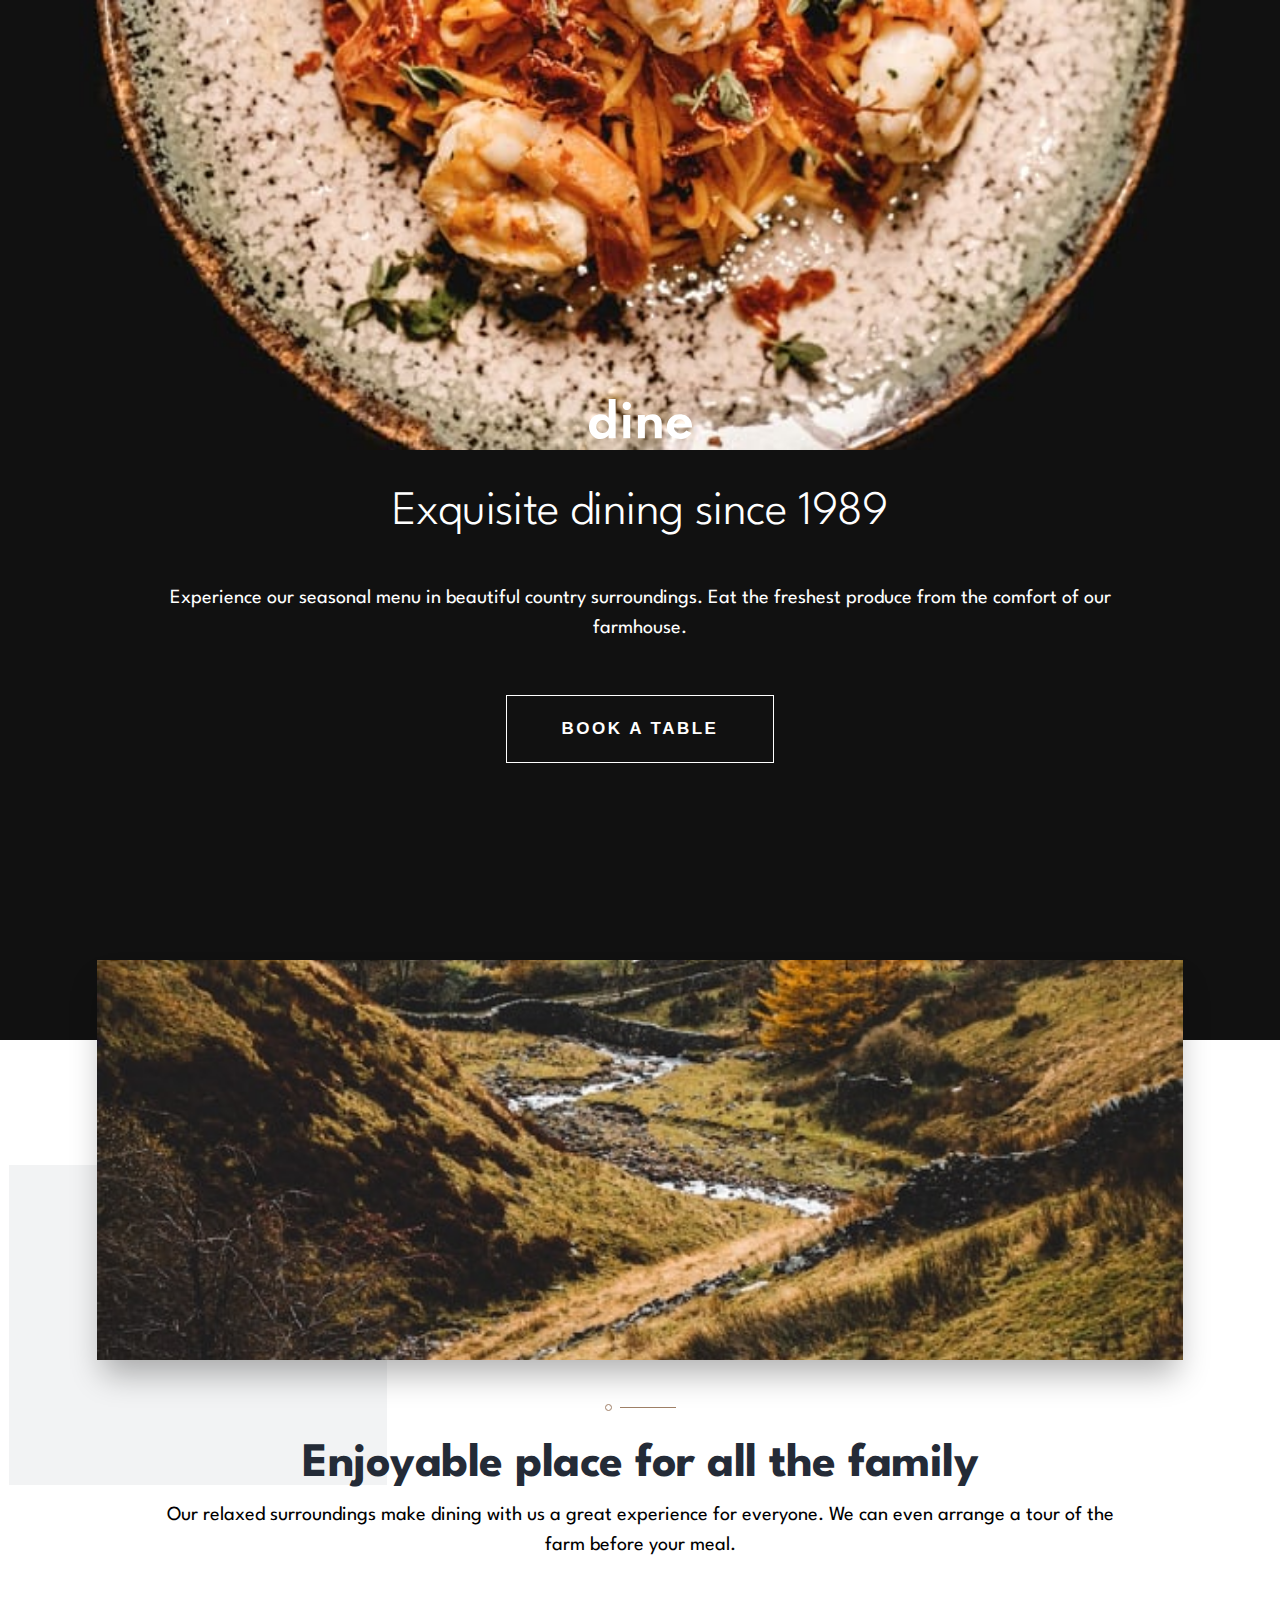
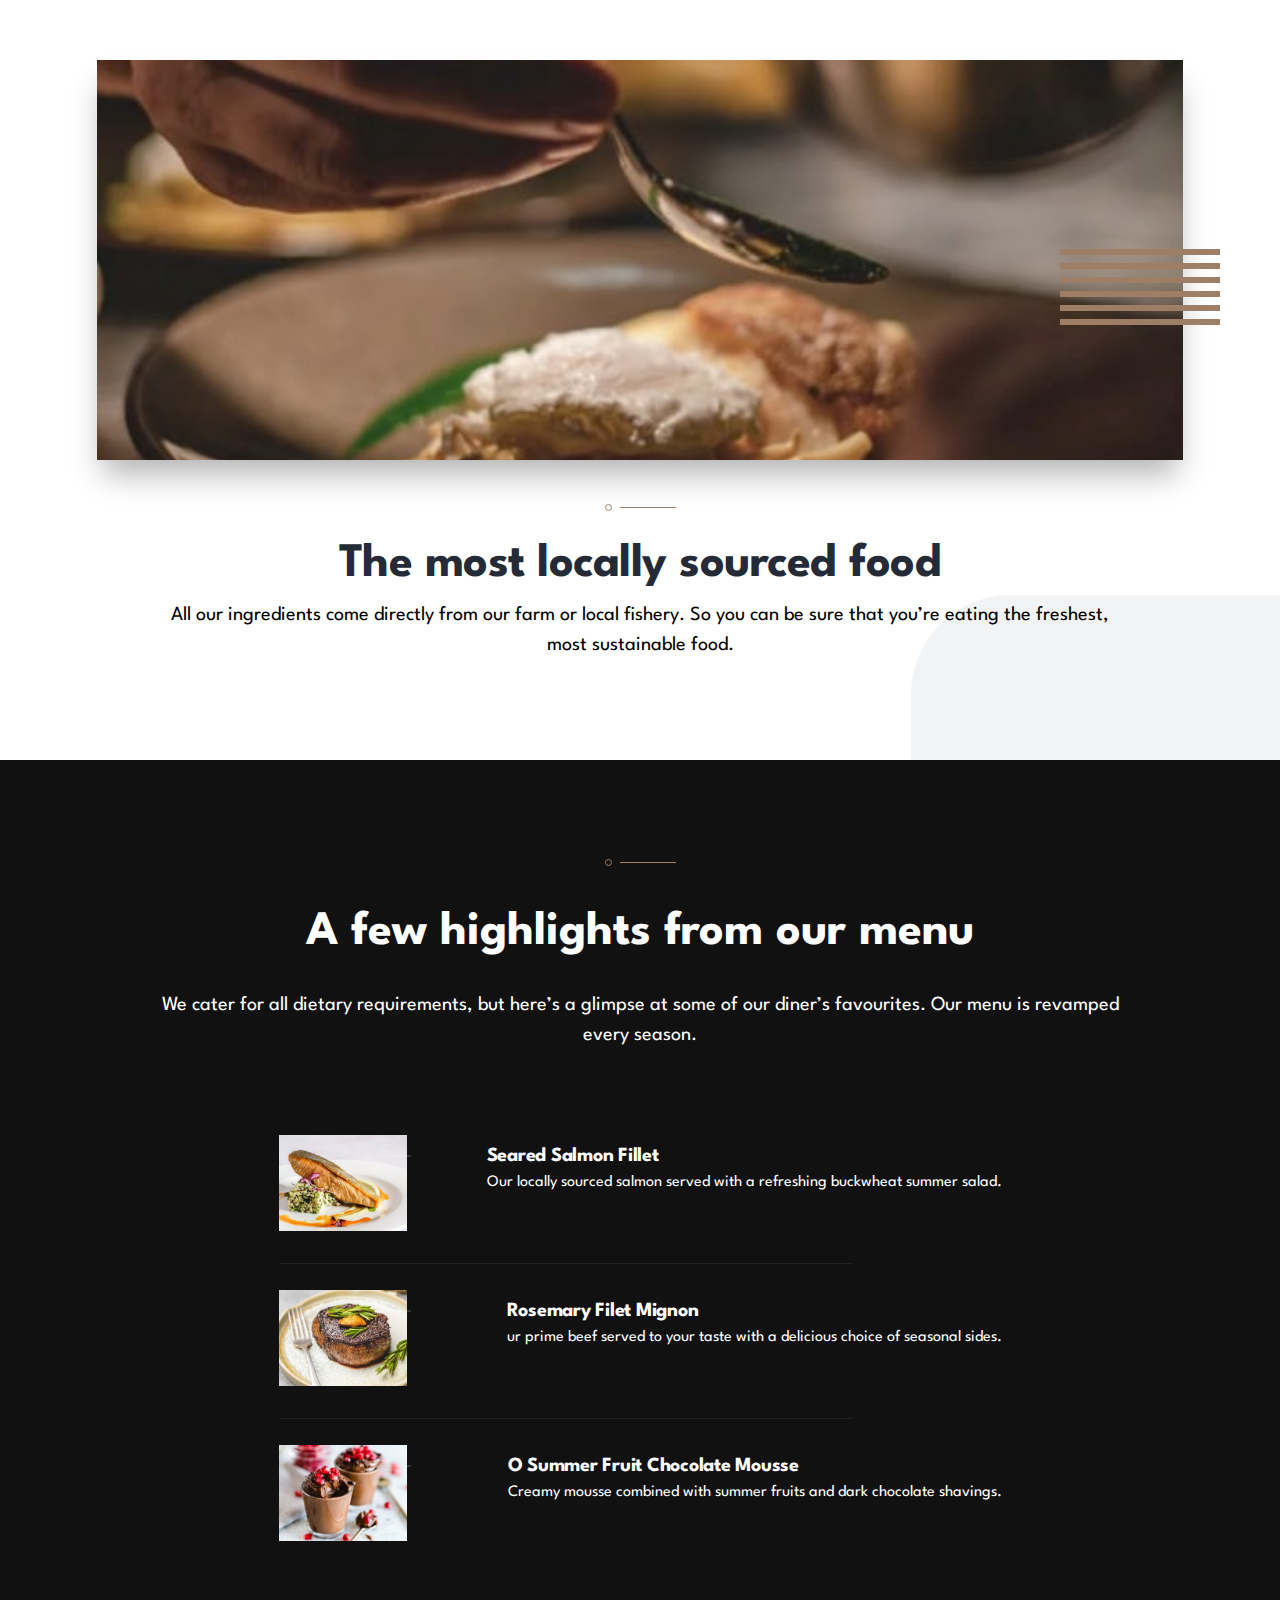
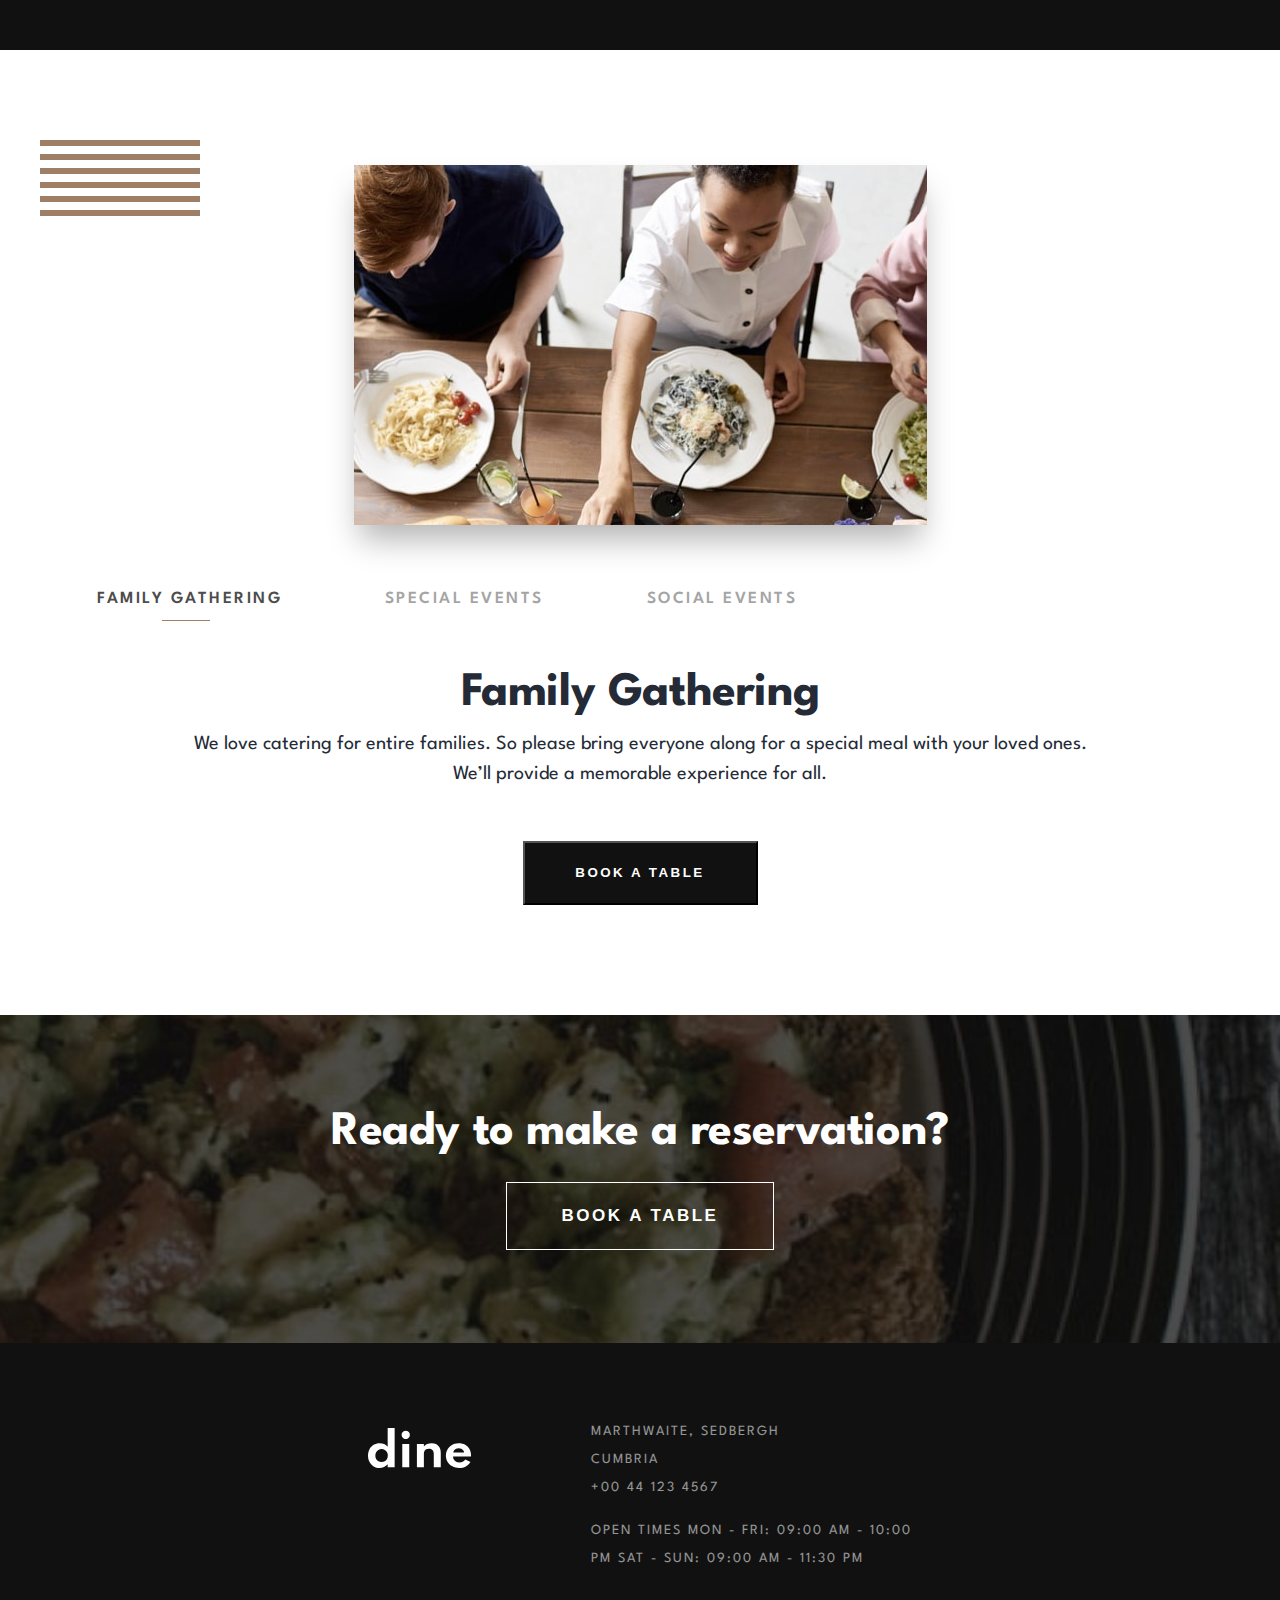
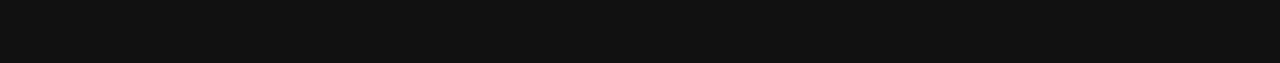
==== index.html @ 9a40972b "initial commit" ====
<!DOCTYPE html>
<html lang="en">
	<head>
		<meta charset="UTF-8" />
		<meta name="viewport" content="width=device-width, initial-scale=1.0" />
		<link rel="preconnect" href="https://fonts.googleapis.com" />
		<link rel="preconnect" href="https://fonts.gstatic.com" crossorigin />
		<link
			href="https://fonts.googleapis.com/css2?family=League+Spartan:wght@300;400;600;700&display=swap"
			rel="stylesheet" />

		<link rel="stylesheet" href="/css/style.css" />
		<title>Dine Website Challenge</title>
	</head>
	<body>
		<header class="header">
			<div class="header__image">
				<!-- <img src="/src/homepage/Bitmap.jpeg" alt="" /> -->
			</div>
			<div class="header__text-container padding">
				<div class="wrapper">
					<div class="header__logo">
						<img src="/src/logo.svg" alt="logo" />
					</div>

					<h1 class="header__title">Exquisite dining since 1989</h1>
					<p class="header__description">
						Experience our seasonal menu in beautiful country surroundings. Eat the freshest produce from the comfort of
						our farmhouse.
					</p>
				</div>

				<button class="header__button">Book a table</button>
			</div>
		</header>

		<main>
			<div class="light-container padding">
				<div class="rectangle"></div>
				<div class="wrapper">
					<div class="card">
						<div class="card__image card__image--first"></div>

						<div class="card__element">
							<img src="/src/icons/Group 7.svg" alt="" />
						</div>
						<div class="card__text-container">
							<h3 class="card__title">Enjoyable place for all the family</h3>
							<p class="card__description">
								Our relaxed surroundings make dining with us a great experience for everyone. We can even arrange a tour
								of the farm before your meal.
							</p>
						</div>
					</div>
					<div class="card card--reverse">
						<div class="card__image card__image--second"></div>

						<div class="card__element"><img src="/src/icons/Group 7.svg" alt="" /></div>
						<div class="card__text-container">
							<h3 class="card__title">The most locally sourced food</h3>
							<p class="card__description">
								All our ingredients come directly from our farm or local fishery. So you can be sure that you’re eating
								the freshest, most sustainable food.
							</p>
						</div>
					</div>
				</div>
				<div class="brown-element"></div>
				<div class="bottom-rectangle"></div>
			</div>
			<div class="dark-container padding">
				<div class="wrapper">
					<div class="cards">
            <div class="cards__element"><img src="/src/icons/Group 7.svg" alt="" /></div>
						<div class="cards__text-container">
							
							<h3 class="cards__title">A few highlights from our menu</h3>
							<p class="cards__description">
								We cater for all dietary requirements, but here’s a glimpse at some of our diner’s favourites. Our menu
								is revamped every season.
							</p>
						</div>
						<div class="cards__container">
							<div class="card">
								<div class="card__image card__image--first"></div>
								<div class="card__text-container">
									<h4 class="card__title">Seared Salmon Fillet</h4>
									<p class="card__description">
										Our locally sourced salmon served with a refreshing buckwheat summer salad.
									</p>
								</div>
								<div class="card__line"></div>
								<div class="card__image-line"></div>
							</div>
							<div class="card">
								<div class="card__image card__image--second"></div>
								<div class="card__text-container">
									<h4 class="card__title">Rosemary Filet Mignon</h4>
									<p class="card__description">
										ur prime beef served to your taste with a delicious choice of seasonal sides.
									</p>
								</div>
								<div class="card__line"></div>
								<div class="card__image-line"></div>
							</div>
							<div class="card">
								<div class="card__image card__image--third"></div>
								<div class="card__text-container">
									<h4 class="card__title">O Summer Fruit Chocolate Mousse</h4>
									<p class="card__description">
										Creamy mousse combined with summer fruits and dark chocolate shavings.
									</p>
								</div>
								<div class="card__line line-mobile"></div>
							</div>
						</div>
					</div>
				</div>
			</div>
			<div class="options-container padding">
				<div class="wrapper">
					<div class="card">
						<div class="brown-second-element"></div>
						<div class="card__image"></div>
<div class="card__right-container">
						<div class="card__options">
							<p class="card__option card__option--first">Family Gathering</p>
							<p class="card__option card__option--therest">Special Events</p>
							<p class="card__option card__option--therest">Social Events</p>
						</div>

						<div class="card__options-container">
              <h3 class="card__title">Family Gathering</h3>
						<p class="card__description">
							We love catering for entire families. So please bring everyone along for a special meal with your loved
							ones. We’ll provide a memorable experience for all.
						</p>
						<button class="card__button">Book a table</button>
          </div>
            </div>
					</div>
				</div>
			</div>

			<div class="book">
				<h3 class="book__title">Ready to make a reservation?</h3>
				<button class="book__button">Book a table</button>
			</div>
		</main>

		<footer class="footer padding">
			<div class="footer__image"><img src="/src/logo.svg" alt="logo dine" /></div>
			<div class="footer__text-container">
				<div class="footer__text">
					<p>Marthwaite, Sedbergh</p>
					<p>Cumbria</p>
					<p>+00 44 123 4567</p>
				</div>
				<div class="footer__hours">
					<p>Open Times Mon - Fri: 09:00 AM - 10:00</p>
					<p>PM Sat - Sun: 09:00 AM - 11:30 PM</p>
				</div>
			</div>
		</footer>

		<!-- Special Events Whether it’s a romantic dinner or special date you’re celebrating with others we’ll look after you.
		We’ll be sure to mark your special date with an unforgettable meal. Social Events Are you looking to have a larger
		social event? No problem! We’re more than happy to cater for big parties. We’ll work with you to make your event a
		hit with everyone. -->
	</body>
</html>
---- css/style.css ----
* {
  box-sizing: border-box;
  margin: 0;
  padding: 0;
}

html {
  font-size: 62.5%;
}

body {
  font-family: "League Spartan", sans-serif;
  font-size: 1.6rem;
}

.wrapper {
  margin: 0 auto;
  width: 100%;
  max-width: 1200px;
}

.padding {
  padding: 2.5rem;
}

.header {
  background: #111111;
  display: flex;
  flex-direction: column;
  justify-content: center;
  align-items: center;
  height: 76.8rem;
  width: 100vw;
  color: rgb(255, 255, 255);
  position: relative;
}
.header__background {
  background-image: url("/src/homepage/hero-bg-mobile@2x.jpg");
  background-position: center;
  background-size: contain;
  background-repeat: no-repeat;
  width: 100%;
  height: 100%;
}
.header__image {
  width: 100%;
  position: absolute;
  top: 0;
  left: 0;
  background-image: url("/src/homepage/hero-bg-tablet.jpg");
  background-repeat: no-repeat;
  background-size: cover;
  width: 100%;
  height: 45rem;
}
.header__image img {
  width: 100%;
}
.header__text-container {
  display: flex;
  flex-direction: column;
  justify-content: center;
  align-items: center;
  text-align: center;
  position: absolute;
  top: 24%;
  left: 0;
}
.header__title {
  font-weight: 300;
  line-height: 4rem;
  font-size: 3.2rem;
  letter-spacing: -0.04rem;
  margin: 3.8rem 0;
}
.header__description {
  line-height: 2.6rem;
  margin-bottom: 4.2rem;
}
.header__button {
  padding: 2.5rem 5.5rem;
  background-color: transparent;
  border: solid 1px rgb(255, 255, 255);
  color: rgb(255, 255, 255);
  font-weight: 600;
  line-height: 1.6rem;
  letter-spacing: 0.25rem;
  font-size: 1.7rem;
  text-transform: uppercase;
  cursor: pointer;
}
.header__logo {
  width: 11.24rem;
  margin: 0.2rem auto;
}

.light-container {
  position: relative;
  top: -10.5rem;
  margin-bottom: -12rem;
}
.light-container .card {
  display: flex;
  flex-direction: column;
  justify-content: center;
  align-items: center;
  padding-bottom: 0rem;
}
.light-container .card__image {
  margin-bottom: 4rem;
  box-shadow: 0px 20px 30px -6px rgba(0, 0, 0, 0.3);
  background-position: center;
  background-repeat: no-repeat;
  background-size: cover;
  width: 100%;
  height: 40rem;
}
.light-container .card__image--first {
  background-image: url("/src/homepage/enjoyable-place-mobile@2x.jpg");
}
.light-container .card__image--second {
  background-image: url("/src/homepage/locally-sourced-mobile.jpg");
}
.light-container .card__element {
  margin-bottom: 3rem;
}
.light-container .card__title {
  color: rgb(36, 43, 55);
  text-align: center;
  line-height: 4rem;
  font-size: 3.2rem;
  letter-spacing: -0.04rem;
  margin-bottom: 1.5rem;
}
.light-container .card__description {
  line-height: 2.6rem;
  text-align: center;
  margin-bottom: 9rem;
}

.dark-container {
  background-color: rgb(17, 17, 17);
  color: rgb(255, 255, 255);
}
.dark-container .cards {
  display: flex;
  flex-direction: column;
  justify-content: center;
  align-items: center;
}
.dark-container .cards__element {
  margin: 2rem 0 3.5rem 0;
}
.dark-container .cards__title {
  font-weight: 700;
  font-size: 3.2rem;
  text-align: center;
}
.dark-container .cards__description {
  line-height: 2.6rem;
  text-align: center;
  margin-bottom: 8.5rem;
}
.dark-container .card__title {
  font-size: 2rem;
  text-align: center;
  letter-spacing: -0.025rem;
  font-weight: 700;
  margin: 3rem 0 1rem 0;
}
.dark-container .card__description {
  text-align: center;
  margin-bottom: 5.5rem;
}
.dark-container .card__line {
  height: 2px;
  width: 32.7rem;
  color: gray;
  background-color: rgb(255, 255, 255);
  margin-bottom: 2.5rem;
  opacity: 0.1494;
}
.dark-container .card .line-mobile {
  display: none;
}
.dark-container .card__image {
  background-position: center;
  background-repeat: no-repeat;
  background-size: cover;
  width: 100%;
  height: 28.3536rem;
}
.dark-container .card__image--first {
  background-image: url("/src/homepage/salmon-mobile.jpg");
}
.dark-container .card__image--second {
  background-image: url("/src/homepage/beef-mobile.jpg");
}
.dark-container .card__image--third {
  background-image: url("/src/homepage/chocolate-mobile.jpg");
}

.options-container .card {
  display: flex;
  flex-direction: column;
  justify-content: center;
  align-items: center;
}
.options-container .card__option {
  font-size: 1.7rem;
  color: rgb(76, 76, 76);
  font-weight: 600;
  text-align: center;
  line-height: 2.8rem;
  letter-spacing: 0.25rem;
  margin-bottom: 1.6rem;
  text-transform: uppercase;
}
.options-container .card__option--first {
  color: #4c4c4c;
  margin-top: 3.5rem;
}
.options-container .card__option--therest {
  opacity: 0.5;
}
.options-container .card__image {
  box-shadow: 0px 20px 30px -6px rgba(0, 0, 0, 0.3);
  width: 32.6rem;
  height: 40rem;
  background: url(/src/homepage/family-gathering-mobile.jpg);
  background-position: center;
  background-repeat: no-repeat;
  background-size: cover;
  margin-top: 4rem;
}
.options-container .card__title {
  font-size: 3.2rem;
  font-weight: 700;
  line-height: 4rem;
  letter-spacing: -0.04rem;
}
.options-container .card__description {
  line-height: 2.6rem;
  margin-right: 2rem;
  margin-left: 2rem;
}
.options-container .card__description, .options-container .card__title {
  color: rgb(36, 43, 55);
  text-align: center;
  margin-top: 1.5rem;
}
.options-container .card__button {
  color: rgb(255, 255, 255);
  font-weight: 600;
  line-height: 1.6rem;
  letter-spacing: 0.25rem;
  background-color: rgb(17, 17, 17);
  width: 23.5rem;
  height: 6.4rem;
  margin: 2.7rem 0 8.5rem 0;
  text-transform: uppercase;
  cursor: pointer;
}
.options-container .card__options-container {
  display: flex;
  flex-direction: column;
  justify-content: center;
  align-items: center;
}

.book {
  display: flex;
  flex-direction: column;
  justify-content: center;
  align-items: center;
  background-image: url("/src/booking/hero-bg-mobile.jpg");
  background-repeat: no-repeat;
  background-size: cover;
  background-position: right 0rem top 10px;
  width: 100vw;
  height: 32.8rem;
}
.book__title {
  font-size: 3.2rem;
  color: rgb(255, 255, 255);
  font-weight: 700;
  line-height: 4rem;
  letter-spacing: -0.04rem;
  text-align: center;
}
.book__button {
  font-size: 1.7rem;
  font-weight: 600;
  line-height: 1.6rem;
  letter-spacing: 0.25rem;
  color: rgb(255, 255, 255);
  background-color: transparent;
  padding: 2.5rem 5.5rem;
  border: 1px solid rgb(255, 255, 255);
  margin-top: 2.5rem;
  text-transform: uppercase;
  cursor: pointer;
}

.footer {
  display: flex;
  flex-direction: column;
  justify-content: center;
  align-items: center;
  background-color: rgb(17, 17, 17);
  color: rgb(255, 255, 255);
  text-transform: uppercase;
  letter-spacing: 0.2rem;
  line-height: 2.8rem;
  font-size: 1.4rem;
  padding: 0 4rem;
}
.footer__image {
  width: 10.3425rem;
  height: 4rem;
  margin: 8rem 0 3rem 0;
}
.footer__text, .footer__hours {
  opacity: 0.554;
  text-align: center;
  margin: 1.5rem 0;
}
.footer__hours {
  margin-bottom: 9rem;
}

@media (min-width: 768px) {
  .padding {
    padding-right: 9.7rem;
    padding-left: 9.7rem;
  }
  .header {
    height: 104rem;
  }
  .header__logo {
    width: 10.3rem;
    margin: 1rem auto;
  }
  .header__title {
    font-size: 4.8rem;
    margin-left: 9rem;
    margin-right: 9rem;
    letter-spacing: -0.06rem;
    line-height: 6.4rem;
  }
  .header__description {
    font-size: 2rem;
    line-height: 3rem;
  }
  .header__background {
    background-image: url("/src/homepage/hero-bg-tablet@2x.jpg");
  }
  .header__image {
    background-image: url("/src/homepage/hero-bg-tablet.jpg");
    background-repeat: no-repeat;
    background-size: cover;
    width: 100%;
    height: 45rem;
    position: absolute;
    top: 0rem;
    left: 0;
  }
  .header__image img {
    width: 100%;
  }
  .header__text-container {
    top: 35%;
  }
  .header__description {
    margin-right: 3.5rem;
    margin-left: 3.5rem;
  }
  .header__button {
    margin-top: 1rem;
  }
  .light-container {
    position: relative;
    overflow: hidden;
  }
  .light-container .rectangle {
    position: absolute;
    top: 23rem;
    left: -25rem;
    background: url("/src/icons/Rectangle (1).png");
    background-position: center;
    background-repeat: no-repeat;
    background-size: contain;
    z-index: -1;
    height: 32rem;
    width: 89.5rem;
  }
  .light-container .brown-element {
    position: absolute;
    background: url("/src/icons/Group 12.png");
    background-position: center;
    background-repeat: no-repeat;
    background-size: contain;
    z-index: 1;
    width: 16rem;
    height: 7.6rem;
    right: 6rem;
    bottom: 45rem;
  }
  .light-container .bottom-rectangle {
    position: absolute;
    background: url("/src/icons/Rectangle (2).png");
    background-position: center;
    background-repeat: no-repeat;
    background-size: contain;
    z-index: -1;
    width: 89.5rem;
    height: 32rem;
    right: -27rem;
    bottom: -14rem;
  }
  .light-container .card__image--first {
    background-image: url("/src/homepage/enjoyable-place-tablet.jpg");
  }
  .light-container .card__image--second {
    background-image: url("/src/homepage/locally-sourced-tablet.jpg");
    margin-top: 1rem;
  }
  .light-container .card__title {
    margin-left: 10rem;
    margin-right: 10rem;
    font-weight: 700;
    font-size: 4.8rem;
    letter-spacing: -0.05rem;
  }
  .light-container .card__description {
    font-size: 2rem;
    line-height: 3rem;
    margin-left: 5.5rem;
    margin-right: 5.5rem;
  }
  .dark-container {
    padding-bottom: 5rem;
  }
  .dark-container .cards__title {
    font-size: 4.8rem;
    margin-left: 5rem;
    margin-right: 5rem;
  }
  .dark-container .cards__description {
    font-size: 2rem;
    line-height: 3rem;
    margin-left: 5rem;
    margin-right: 5rem;
    margin-top: 3.5rem;
  }
  .dark-container .cards__element {
    margin-top: 7rem;
    margin-bottom: 4rem;
  }
  .dark-container .card {
    position: relative;
    display: flex;
    flex-direction: row;
    justify-content: space-between;
  }
  .dark-container .card__image {
    width: 12.8rem;
    height: 9.6rem;
    margin-right: 8rem;
  }
  .dark-container .card__image-line {
    background-image: url("/src/icons/Rectangle (3).png");
    position: absolute;
    width: 57.3rem;
    height: 0.1rem;
    top: 12.8rem;
    left: 0;
    opacity: 0.1494;
  }
  .dark-container .card__line {
    position: absolute;
    left: 10rem;
    top: 2rem;
    width: 3.2rem;
    z-index: 0;
  }
  .dark-container .card .line-mobile {
    display: block;
  }
  .dark-container .card__text-container {
    display: flex;
    flex-direction: column;
    text-align: left;
    justify-content: center;
    align-items: flex-start;
    padding-bottom: 10rem;
    padding-top: 1.2rem;
  }
  .dark-container .card__title {
    margin-top: 0;
  }
  .dark-container .card__description {
    text-align: left;
    margin-bottom: 0;
  }
  .options-container {
    position: relative;
  }
  .options-container .brown-second-element {
    position: absolute;
    background: url("/src/icons/Group 12.png");
    background-position: center;
    background-repeat: no-repeat;
    background-size: contain;
    z-index: 1;
    width: 16rem;
    height: 7.6rem;
    left: 4rem;
    top: 9rem;
  }
  .options-container .card__options {
    display: flex;
    flex-direction: row;
    justify-content: space-between;
    align-items: center;
    width: 70rem;
    margin-top: 6rem;
    margin-bottom: 3rem;
  }
  .options-container .card__option--first {
    position: relative;
    margin-top: 0;
  }
  .options-container .card__option--first::after {
    content: "";
    position: absolute;
    top: 3.5rem;
    left: 6.5rem;
    height: 1px;
    width: 4.8rem;
    background-color: rgb(158, 127, 102);
    color: rgb(158, 127, 102);
  }
  .options-container .card__image {
    width: 57.3rem;
    height: 36rem;
    background: url("/src/homepage/family-gathering-tablet.jpg");
    background-position: center;
    background-repeat: no-repeat;
    background-size: contain;
    margin-top: 9rem;
  }
  .options-container .card__title {
    font-size: 4.8rem;
  }
  .options-container .card__description {
    font-size: 2rem;
    line-height: 3rem;
    margin-bottom: 2.5rem;
    margin-left: 8rem;
    margin-right: 8rem;
  }
  .options-container .card__options-container {
    display: flex;
    flex-direction: column;
    justify-content: center;
    align-items: center;
  }
  .book {
    background: url("/src/booking/hero-bg-tablet.jpg");
    background-position: top;
    background-repeat: no-repeat;
    background-size: cover;
  }
  .book__title {
    font-size: 4.8rem;
    line-height: 4.8rem;
  }
  .footer {
    flex-direction: row;
    justify-content: center;
    align-items: flex-start;
    padding-top: 6rem;
    padding-bottom: 0;
  }
  .footer__image {
    margin: 0;
    margin-right: 12rem;
    margin-top: 2.5rem;
    display: flex;
    justify-content: flex-start;
  }
  .footer__text-container, .footer__text, .footer__hours {
    text-align: left;
  }
}
@media (min-width: 1400px) {
  .padding {
    padding: 2.5rem 16.5rem;
  }
  .header {
    height: 104rem;
    flex-direction: column;
    justify-content: flex-start;
    align-items: flex-start;
    position: relative;
  }
  .header__text-container {
    top: 15%;
    justify-content: flex-start;
    align-items: flex-start;
  }
  .header__logo {
    margin: 0;
    margin-bottom: 10rem;
    width: 10.3rem;
    height: 4rem;
  }
  .header__logo img {
    width: 100%;
    height: 100%;
  }
  .header__title {
    font-size: 8rem;
    letter-spacing: -0.1rem;
    line-height: 8rem;
    text-align: left;
    margin: 0;
  }
  .header__description {
    text-align: left;
    width: 50.7rem;
    margin: 2rem 0;
  }
  .header__button {
    margin: 2rem 0 0 0;
  }
  .header__image {
    background-image: url("/src/homepage/hero-bg-desktop.jpg");
    background-repeat: no-repeat;
    background-size: cover;
    height: 100%;
  }
  .light-container .rectangle {
    background: url("/src/icons/Rectangle desktop.png");
    height: 32rem;
    width: 89.5rem;
    left: 0rem;
    top: 32rem;
  }
  .light-container .bottom-rectangle {
    position: absolute;
    background: url("/src/icons/Rectangle2desktop.png");
    bottom: 15rem;
    right: 0;
  }
  .light-container .card {
    flex-direction: row;
    position: relative;
  }
  .light-container .card--reverse {
    flex-direction: row-reverse;
  }
  .light-container .card__image {
    min-width: 54rem;
    height: 72rem;
    flex-grow: 1;
  }
  .light-container .card__image--first {
    background-image: url("/src/homepage/enjoyable-place-desktop.jpg");
    margin-right: 9rem;
  }
  .light-container .card__image--second {
    background-image: url("/src/homepage/locally-sourced-desktop.jpg");
    margin-top: 8rem;
    z-index: 1;
    margin-left: 9rem;
  }
  .light-container .card__text-container {
    flex-grow: 1;
  }
  .light-container .card__title, .light-container .card__description {
    text-align: left;
    margin: 0;
  }
  .light-container .card__element {
    position: absolute;
    bottom: -6rem;
  }
  .dark-container {
    padding-top: 30rem;
    position: relative;
    margin-top: -26rem;
  }
  .dark-container .cards {
    flex-direction: row;
    align-items: flex-start;
  }
  .dark-container .cards__container {
    flex-grow: 1;
  }
  .dark-container .cards__text-container {
    display: flex;
    flex-direction: column;
    flex-grow: 1;
    justify-content: flex-start;
    align-items: flex-start;
    margin-right: 6rem;
  }
  .dark-container .cards__title, .dark-container .cards__description {
    text-align: left;
  }
  .dark-container .cards__element {
    position: absolute;
    top: 14rem;
    left: 21.3rem;
  }
  .dark-container .card__line {
    left: 12.2rem;
  }
  .dark-container .card__image {
    width: 22.8rem;
    height: 9.6rem;
  }
  .dark-container .card__image img {
    width: 100%;
  }
  .dark-container .card__title, .dark-container .card__description {
    text-align: left;
  }
  .options-container {
    display: flex;
    flex-direction: row;
    margin: 8rem 0;
  }
  .options-container .brown-second-element {
    top: -1rem;
    left: 13.1rem;
  }
  .options-container .card {
    flex-direction: row;
  }
  .options-container .card__image {
    background: url("/src/homepage/family-gathering-desktop.jpg");
    background-size: cover;
    width: 90rem;
    margin-right: 12.5rem;
    height: 54rem;
    margin-top: 0;
  }
  .options-container .card__right-container {
    display: flex;
    flex-direction: column-reverse;
  }
  .options-container .card__button {
    margin: 3rem 0 5 0;
  }
  .options-container .card__options {
    flex-direction: column;
    justify-content: center;
    align-items: flex-start;
    margin: 0;
  }
  .options-container .card__options-container {
    display: flex;
    flex-direction: column;
  }
  .options-container .card__description, .options-container .card__title {
    text-align: left;
  }
  .options-container .card__option--first::after {
    top: 1.5rem;
    left: -12.5rem;
    height: 1px;
    width: 9.5rem;
  }
  .book {
    flex-direction: row;
    justify-content: space-around;
    background: url("/src/booking/hero-bg-desktop.jpg");
  }
  .book__button {
    margin-top: 0;
  }
  .footer {
    justify-content: space-around;
    height: 30rem;
    align-items: center;
  }
  .footer__text-container {
    flex-grow: 1;
    display: flex;
    flex-direction: row;
    justify-content: space-around;
    align-items: flex-start;
  }
  .footer__text, .footer__hours, .footer__image {
    margin: 0;
  }
  .footer__image {
    flex-grow: 1;
    margin-top: -5.5rem;
  }
}/*# sourceMappingURL=style.css.map */
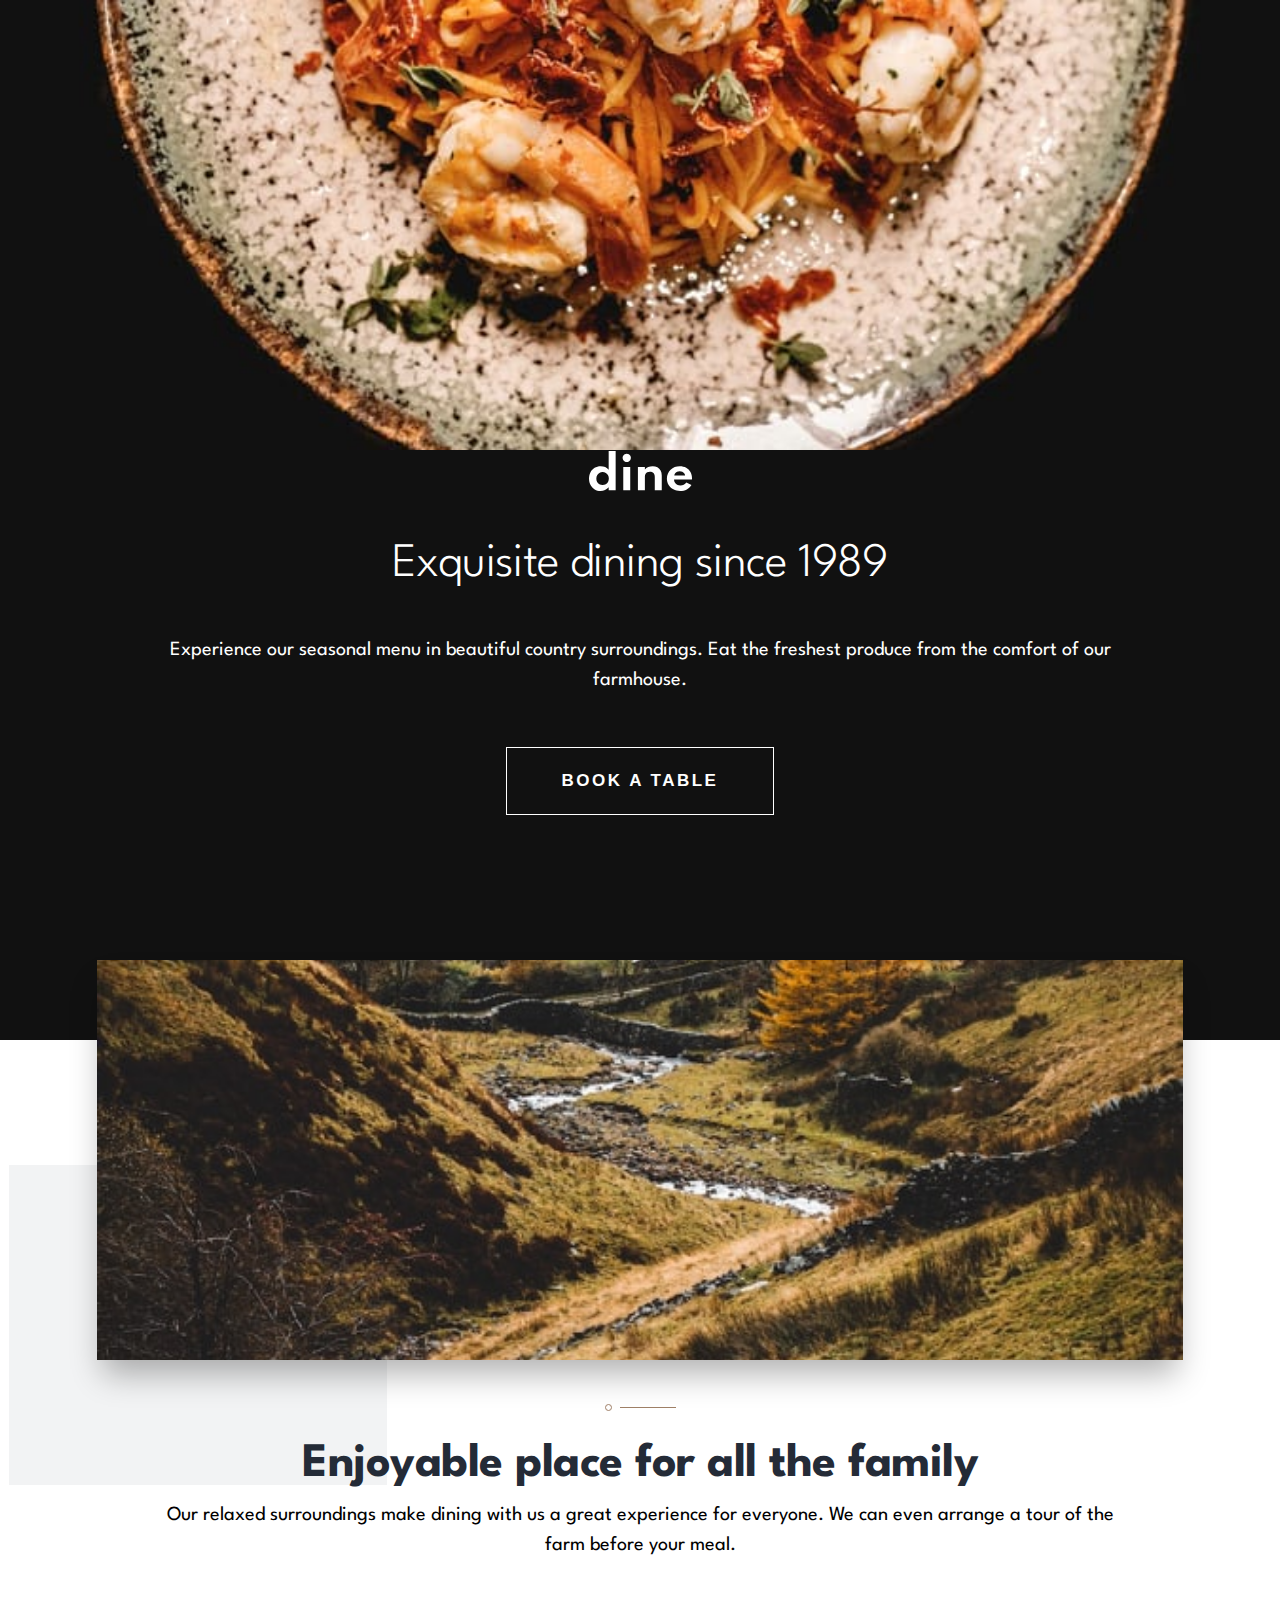
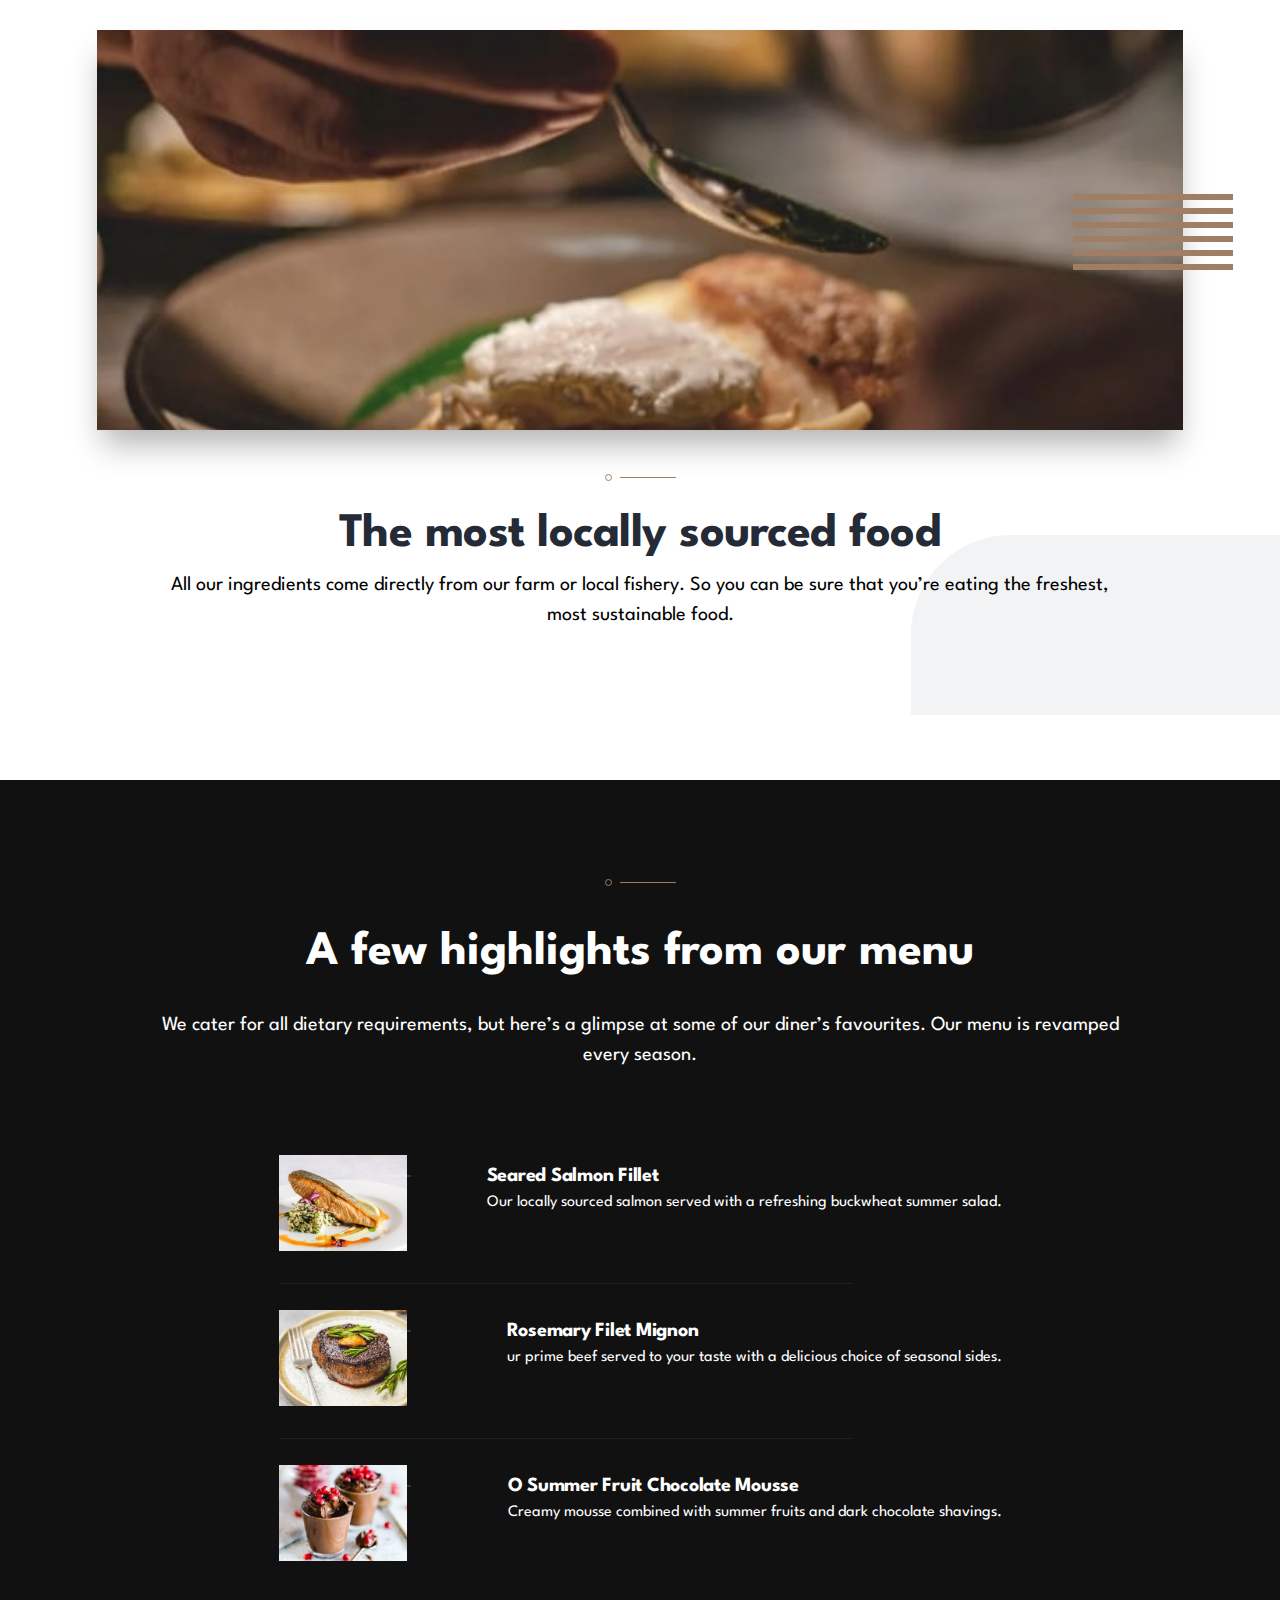
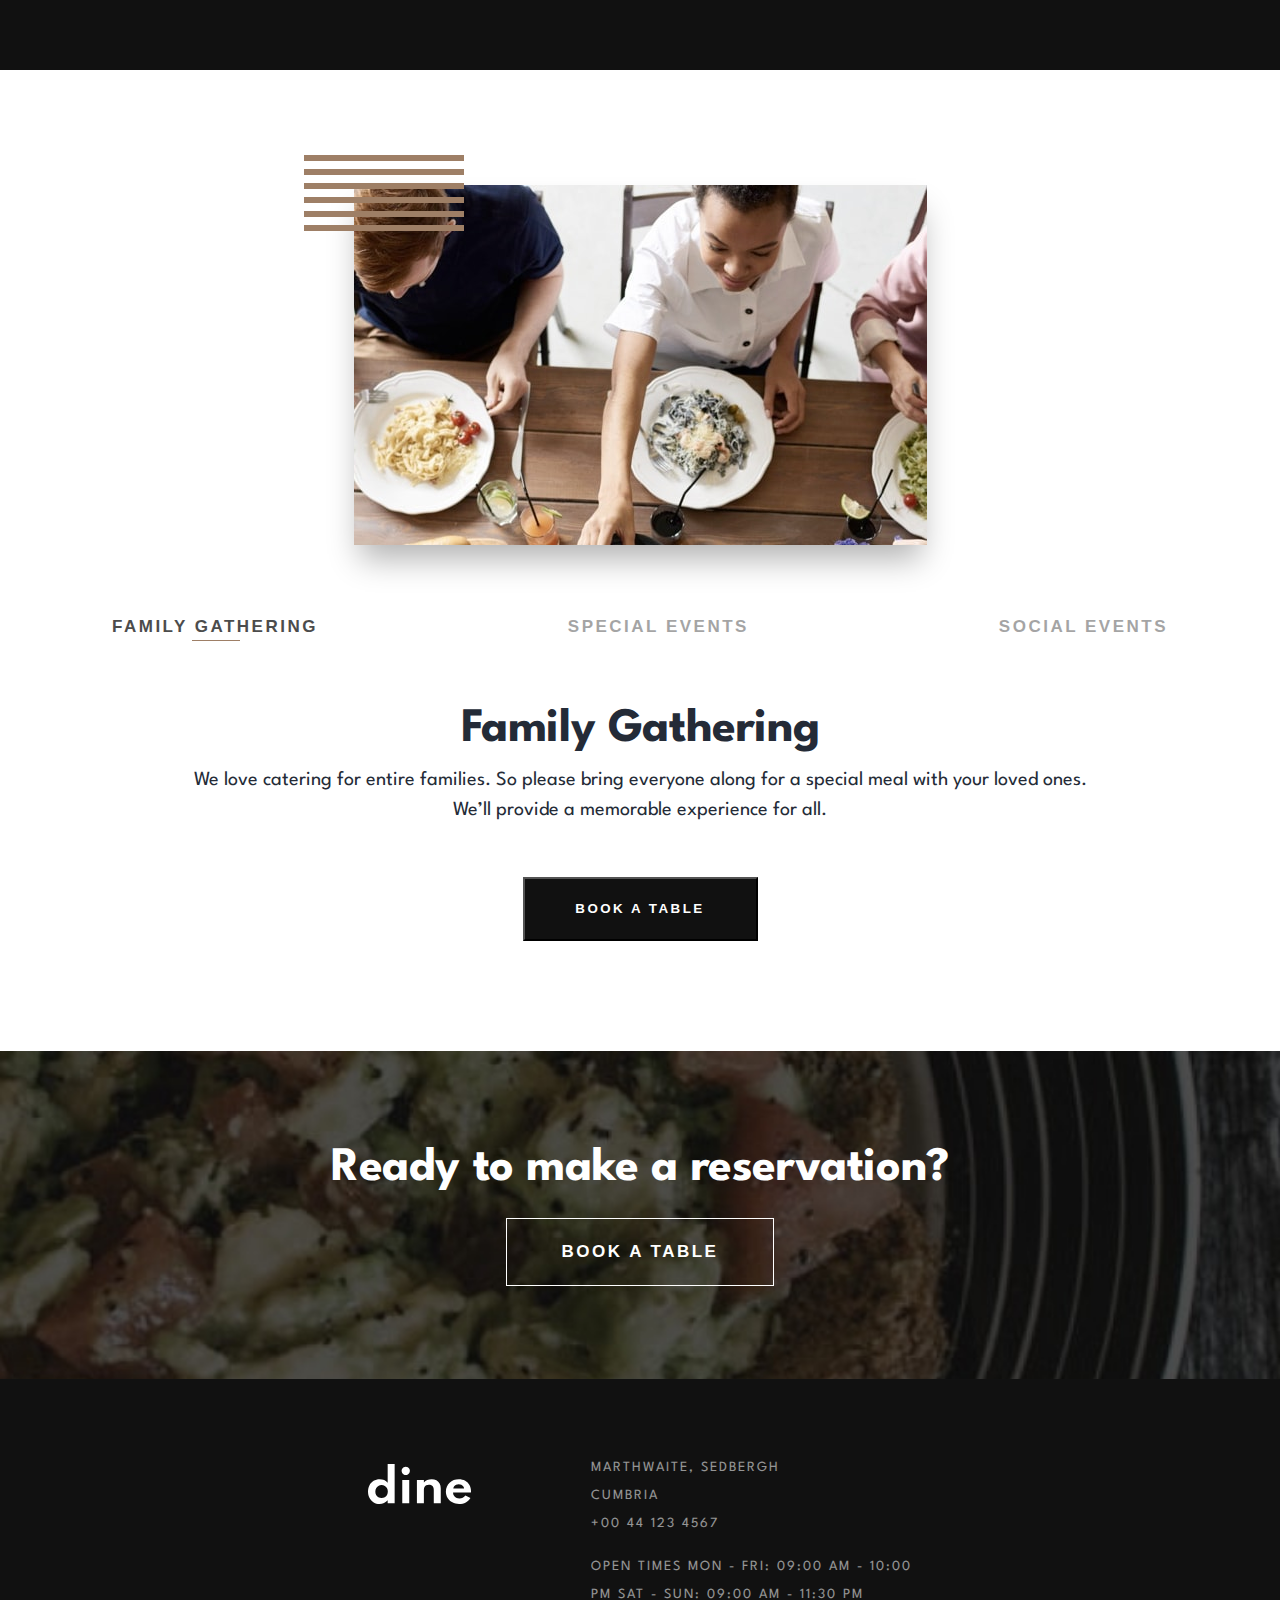
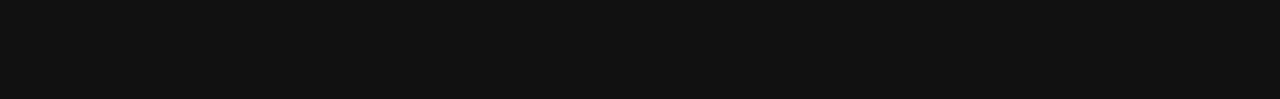
==== commit 44ff726f: "innital comit" ====
--- a/index.html
+++ b/index.html
@@ -11,11 +11,12 @@
 
 		<link rel="stylesheet" href="/css/style.css" />
 		<title>Dine Website Challenge</title>
+		
 	</head>
 	<body>
 		<header class="header">
 			<div class="header__image">
-				<!-- <img src="/src/homepage/Bitmap.jpeg" alt="" /> -->
+				
 			</div>
 			<div class="header__text-container padding">
 				<div class="wrapper">
@@ -53,9 +54,11 @@
 						</div>
 					</div>
 					<div class="card card--reverse">
-						<div class="card__image card__image--second"></div>
-
-						<div class="card__element"><img src="/src/icons/Group 7.svg" alt="" /></div>
+						<div class="card__image card__image--second">
+							<div class="brown-element"></div>
+						</div>
+
+						<div class="card__element card__element--hide"><img src="/src/icons/Group 7.svg" alt="" /></div>
 						<div class="card__text-container">
 							<h3 class="card__title">The most locally sourced food</h3>
 							<p class="card__description">
@@ -65,15 +68,14 @@
 						</div>
 					</div>
 				</div>
-				<div class="brown-element"></div>
+				
 				<div class="bottom-rectangle"></div>
 			</div>
 			<div class="dark-container padding">
 				<div class="wrapper">
 					<div class="cards">
-            <div class="cards__element"><img src="/src/icons/Group 7.svg" alt="" /></div>
+						<div class="cards__element "><img src="/src/icons/Group 7.svg" alt="" /></div>
 						<div class="cards__text-container">
-							
 							<h3 class="cards__title">A few highlights from our menu</h3>
 							<p class="cards__description">
 								We cater for all dietary requirements, but here’s a glimpse at some of our diner’s favourites. Our menu
@@ -117,32 +119,90 @@
 					</div>
 				</div>
 			</div>
-			<div class="options-container padding">
-				<div class="wrapper">
-					<div class="card">
-						<div class="brown-second-element"></div>
-						<div class="card__image"></div>
-<div class="card__right-container">
-						<div class="card__options">
-							<p class="card__option card__option--first">Family Gathering</p>
-							<p class="card__option card__option--therest">Special Events</p>
-							<p class="card__option card__option--therest">Social Events</p>
-						</div>
-
-						<div class="card__options-container">
-              <h3 class="card__title">Family Gathering</h3>
-						<p class="card__description">
-							We love catering for entire families. So please bring everyone along for a special meal with your loved
-							ones. We’ll provide a memorable experience for all.
-						</p>
-						<button class="card__button">Book a table</button>
-          </div>
-            </div>
-					</div>
-				</div>
-			</div>
-
-			<div class="book">
+			
+
+			<div class="options">
+
+				<div id="tab1Content" class="options-container options-container--first active padding">
+					<div class="wrapper">
+						<div class="card">
+							<div class="card__image"><div class="brown-second-element"></div></div>
+							
+							<div class="card__right-container">
+								<div class="card__options">
+									<button class="card__option card__option--first id="tab1" onClick="JavaScript:selectTab(1);"">Family Gathering</button>
+									<button class="card__option card__option--second id="tab2" onClick="JavaScript:selectTab(2);">Special Events</button>
+									<button class="card__option card__option--third id="tab3" onClick="JavaScript:selectTab(3);">Social Events</button>
+								</div>
+			
+								<div class="card__options-container">
+									<h3 class="card__title">Family Gathering</h3>
+									<p class="card__description">
+										We love catering for entire families. So please bring everyone along for a special meal with your
+										loved ones. We’ll provide a memorable experience for all.
+									</p>
+									<button class="card__button">Book a table</button>
+								</div>
+							</div>
+						</div>
+					</div>
+				</div>
+			
+				<!--2  -->
+			
+				<!-- <div class="options-container options-container--second hidden padding">
+					<div class="wrapper">
+						<div class="card">
+							<div class="card__image"><div class="brown-second-element"></div></div>
+							
+							<div class="card__right-container">
+								<div class="card__options">
+									<button class="card__option card__option--first">Family Gathering</button>
+									<button class="card__option card__option--second">Special Events</button>
+									<button class="card__option card__option--third">Social Events</button>
+								</div>
+			
+								<div class="card__options-container">
+									<h3 class="card__title">Special Events</h3>
+									<p class="card__description">
+										Whether it’s a romantic dinner or special date you’re celebrating with others we’ll look after you. We’ll be sure to mark your special date with an unforgettable meal.
+									</p>
+									<button class="card__button">Book a table</button>
+								</div>
+							</div>
+						</div>
+					</div>
+				</div> -->
+				<!--  3-->
+				<!-- <div class="options-container options-container--third hidden  padding">
+					<div class="wrapper">
+						<div class="card">
+							<div class="card__image"><div class="brown-second-element"></div></div>
+							
+							<div class="card__right-container">
+								<div class="card__options">
+									<button class="card__option card__option--first">Family Gathering</button>
+									<button class="card__option card__option--second">Special Events</button>
+									<button class="card__option card__option--third">Social Events</button>
+								</div>
+			
+								<div class="card__options-container">
+									<h3 class="card__title">Social Events</h3>
+									<p class="card__description">
+										Are you looking to have a larger social event? No problem! We’re more than happy to cater for big parties. We’ll work with you to make your event a hit with everyone.
+									</p>
+									<button class="card__button">Book a table</button>
+								</div>
+							</div>
+						</div>
+					</div>
+				</div> -->
+			</div>
+
+
+
+
+			<div class="book padding">
 				<h3 class="book__title">Ready to make a reservation?</h3>
 				<button class="book__button">Book a table</button>
 			</div>
@@ -163,9 +223,8 @@
 			</div>
 		</footer>
 
-		<!-- Special Events Whether it’s a romantic dinner or special date you’re celebrating with others we’ll look after you.
-		We’ll be sure to mark your special date with an unforgettable meal. Social Events Are you looking to have a larger
-		social event? No problem! We’re more than happy to cater for big parties. We’ll work with you to make your event a
-		hit with everyone. -->
+		
+		<script src="/js/script.js"></script>
 	</body>
 </html>
+
--- a/css/style.css
+++ b/css/style.css
@@ -88,6 +88,11 @@
   font-size: 1.7rem;
   text-transform: uppercase;
   cursor: pointer;
+  transition: background-color 0.1s, color 0.1s;
+}
+.header__button:hover {
+  background-color: rgb(255, 255, 255);
+  color: rgb(17, 17, 17);
 }
 .header__logo {
   width: 11.24rem;
@@ -95,7 +100,6 @@
 }
 
 .light-container {
-  position: relative;
   top: -10.5rem;
   margin-bottom: -12rem;
 }
@@ -135,12 +139,13 @@
 .light-container .card__description {
   line-height: 2.6rem;
   text-align: center;
-  margin-bottom: 9rem;
+  margin-bottom: 6rem;
 }
 
 .dark-container {
   background-color: rgb(17, 17, 17);
   color: rgb(255, 255, 255);
+  margin-top: 8rem;
 }
 .dark-container .cards {
   display: flex;
@@ -215,13 +220,22 @@
   letter-spacing: 0.25rem;
   margin-bottom: 1.6rem;
   text-transform: uppercase;
+  background: transparent;
+  border: none;
+  cursor: pointer;
+  padding: 0.8rem 1.5rem;
 }
 .options-container .card__option--first {
   color: #4c4c4c;
-  margin-top: 3.5rem;
-}
-.options-container .card__option--therest {
+  margin-top: 4.5rem;
+}
+.options-container .card__option--second, .options-container .card__option--third {
   opacity: 0.5;
+  transition: color 0.1s;
+}
+.options-container .card__option:hover {
+  color: rgb(17, 17, 17);
+  opacity: 1;
 }
 .options-container .card__image {
   box-shadow: 0px 20px 30px -6px rgba(0, 0, 0, 0.3);
@@ -260,6 +274,11 @@
   margin: 2.7rem 0 8.5rem 0;
   text-transform: uppercase;
   cursor: pointer;
+  transition: background-color 0.1s, color 0.1s;
+}
+.options-container .card__button:hover {
+  background-color: rgb(255, 255, 255);
+  color: rgb(17, 17, 17);
 }
 .options-container .card__options-container {
   display: flex;
@@ -300,6 +319,11 @@
   margin-top: 2.5rem;
   text-transform: uppercase;
   cursor: pointer;
+  transition: background-color 0.1s, color 0.1s;
+}
+.book__button:hover {
+  background-color: rgb(255, 255, 255);
+  color: rgb(17, 17, 17);
 }
 
 .footer {
@@ -329,6 +353,10 @@
   margin-bottom: 9rem;
 }
 
+.hidden {
+  display: none;
+}
+
 @media (min-width: 768px) {
   .padding {
     padding-right: 9.7rem;
@@ -369,7 +397,7 @@
     width: 100%;
   }
   .header__text-container {
-    top: 35%;
+    top: 40%;
   }
   .header__description {
     margin-right: 3.5rem;
@@ -381,6 +409,41 @@
   .light-container {
     position: relative;
     overflow: hidden;
+  }
+  .light-container .card {
+    position: relative;
+  }
+  .light-container .card__image--first {
+    background-image: url("/src/homepage/enjoyable-place-tablet.jpg");
+  }
+  .light-container .card__image--second {
+    background-image: url("/src/homepage/locally-sourced-tablet.jpg");
+    margin-top: 1rem;
+  }
+  .light-container .card__title {
+    margin-left: 10rem;
+    margin-right: 10rem;
+    font-weight: 700;
+    font-size: 4.8rem;
+    letter-spacing: -0.05rem;
+  }
+  .light-container .card__description {
+    font-size: 2rem;
+    line-height: 3rem;
+    margin-left: 5.5rem;
+    margin-right: 5.5rem;
+  }
+  .light-container .brown-element {
+    position: absolute;
+    background: url("/src/icons/Group 12.png");
+    background-position: center;
+    background-repeat: no-repeat;
+    background-size: contain;
+    z-index: 1;
+    width: 16rem;
+    height: 7.6rem;
+    right: -5rem;
+    bottom: 42rem;
   }
   .light-container .rectangle {
     position: absolute;
@@ -394,18 +457,6 @@
     height: 32rem;
     width: 89.5rem;
   }
-  .light-container .brown-element {
-    position: absolute;
-    background: url("/src/icons/Group 12.png");
-    background-position: center;
-    background-repeat: no-repeat;
-    background-size: contain;
-    z-index: 1;
-    width: 16rem;
-    height: 7.6rem;
-    right: 6rem;
-    bottom: 45rem;
-  }
   .light-container .bottom-rectangle {
     position: absolute;
     background: url("/src/icons/Rectangle (2).png");
@@ -418,26 +469,6 @@
     right: -27rem;
     bottom: -14rem;
   }
-  .light-container .card__image--first {
-    background-image: url("/src/homepage/enjoyable-place-tablet.jpg");
-  }
-  .light-container .card__image--second {
-    background-image: url("/src/homepage/locally-sourced-tablet.jpg");
-    margin-top: 1rem;
-  }
-  .light-container .card__title {
-    margin-left: 10rem;
-    margin-right: 10rem;
-    font-weight: 700;
-    font-size: 4.8rem;
-    letter-spacing: -0.05rem;
-  }
-  .light-container .card__description {
-    font-size: 2rem;
-    line-height: 3rem;
-    margin-left: 5.5rem;
-    margin-right: 5.5rem;
-  }
   .dark-container {
     padding-bottom: 5rem;
   }
@@ -502,9 +533,6 @@
   .dark-container .card__description {
     text-align: left;
     margin-bottom: 0;
-  }
-  .options-container {
-    position: relative;
   }
   .options-container .brown-second-element {
     position: absolute;
@@ -515,15 +543,14 @@
     z-index: 1;
     width: 16rem;
     height: 7.6rem;
-    left: 4rem;
-    top: 9rem;
+    left: -5rem;
+    top: -3rem;
   }
   .options-container .card__options {
     display: flex;
     flex-direction: row;
     justify-content: space-between;
     align-items: center;
-    width: 70rem;
     margin-top: 6rem;
     margin-bottom: 3rem;
   }
@@ -535,13 +562,14 @@
     content: "";
     position: absolute;
     top: 3.5rem;
-    left: 6.5rem;
+    left: 9.5rem;
     height: 1px;
     width: 4.8rem;
     background-color: rgb(158, 127, 102);
     color: rgb(158, 127, 102);
   }
   .options-container .card__image {
+    position: relative;
     width: 57.3rem;
     height: 36rem;
     background: url("/src/homepage/family-gathering-tablet.jpg");
@@ -593,6 +621,9 @@
   .footer__text-container, .footer__text, .footer__hours {
     text-align: left;
   }
+  .hidden {
+    display: none;
+  }
 }
 @media (min-width: 1400px) {
   .padding {
@@ -648,6 +679,10 @@
     left: 0rem;
     top: 32rem;
   }
+  .light-container .brown-element {
+    right: -11rem;
+    bottom: 37rem;
+  }
   .light-container .bottom-rectangle {
     position: absolute;
     background: url("/src/icons/Rectangle2desktop.png");
@@ -656,7 +691,6 @@
   }
   .light-container .card {
     flex-direction: row;
-    position: relative;
   }
   .light-container .card--reverse {
     flex-direction: row-reverse;
@@ -675,6 +709,7 @@
     margin-top: 8rem;
     z-index: 1;
     margin-left: 9rem;
+    position: relative;
   }
   .light-container .card__text-container {
     flex-grow: 1;
@@ -687,12 +722,15 @@
     position: absolute;
     bottom: -6rem;
   }
+  .light-container .card__element--hide {
+    display: none;
+  }
   .dark-container {
     padding-top: 30rem;
-    position: relative;
     margin-top: -26rem;
   }
   .dark-container .cards {
+    position: relative;
     flex-direction: row;
     align-items: flex-start;
   }
@@ -712,8 +750,8 @@
   }
   .dark-container .cards__element {
     position: absolute;
-    top: 14rem;
-    left: 21.3rem;
+    top: -14rem;
+    left: 4.3rem;
   }
   .dark-container .card__line {
     left: 12.2rem;
@@ -733,27 +771,24 @@
     flex-direction: row;
     margin: 8rem 0;
   }
-  .options-container .brown-second-element {
-    top: -1rem;
-    left: 13.1rem;
-  }
   .options-container .card {
+    position: relative;
     flex-direction: row;
   }
   .options-container .card__image {
-    background: url("/src/homepage/family-gathering-desktop.jpg");
     background-size: cover;
     width: 90rem;
     margin-right: 12.5rem;
     height: 54rem;
     margin-top: 0;
+    position: relative;
   }
   .options-container .card__right-container {
     display: flex;
     flex-direction: column-reverse;
   }
   .options-container .card__button {
-    margin: 3rem 0 5 0;
+    margin: 3rem 0 5rem 0;
   }
   .options-container .card__options {
     flex-direction: column;
@@ -764,9 +799,11 @@
   .options-container .card__options-container {
     display: flex;
     flex-direction: column;
+    align-items: flex-start;
   }
   .options-container .card__description, .options-container .card__title {
     text-align: left;
+    margin-left: 0;
   }
   .options-container .card__option--first::after {
     top: 1.5rem;
@@ -774,9 +811,22 @@
     height: 1px;
     width: 9.5rem;
   }
+  .options-container .brown-second-element {
+    top: -4rem;
+    left: -3.89rem;
+  }
+  .options-container--first .card__image {
+    background: url("/src/homepage/family-gathering-desktop.jpg");
+  }
+  .options-container--second .card__image {
+    background: url("/src/homepage/special-events-desktop.jpg");
+  }
+  .options-container--third .card__image {
+    background: url("/src/homepage/social-events-desktop.jpg");
+  }
   .book {
     flex-direction: row;
-    justify-content: space-around;
+    justify-content: space-between;
     background: url("/src/booking/hero-bg-desktop.jpg");
   }
   .book__button {
@@ -801,4 +851,7 @@
     flex-grow: 1;
     margin-top: -5.5rem;
   }
+  .hidden {
+    display: none;
+  }
 }/*# sourceMappingURL=style.css.map */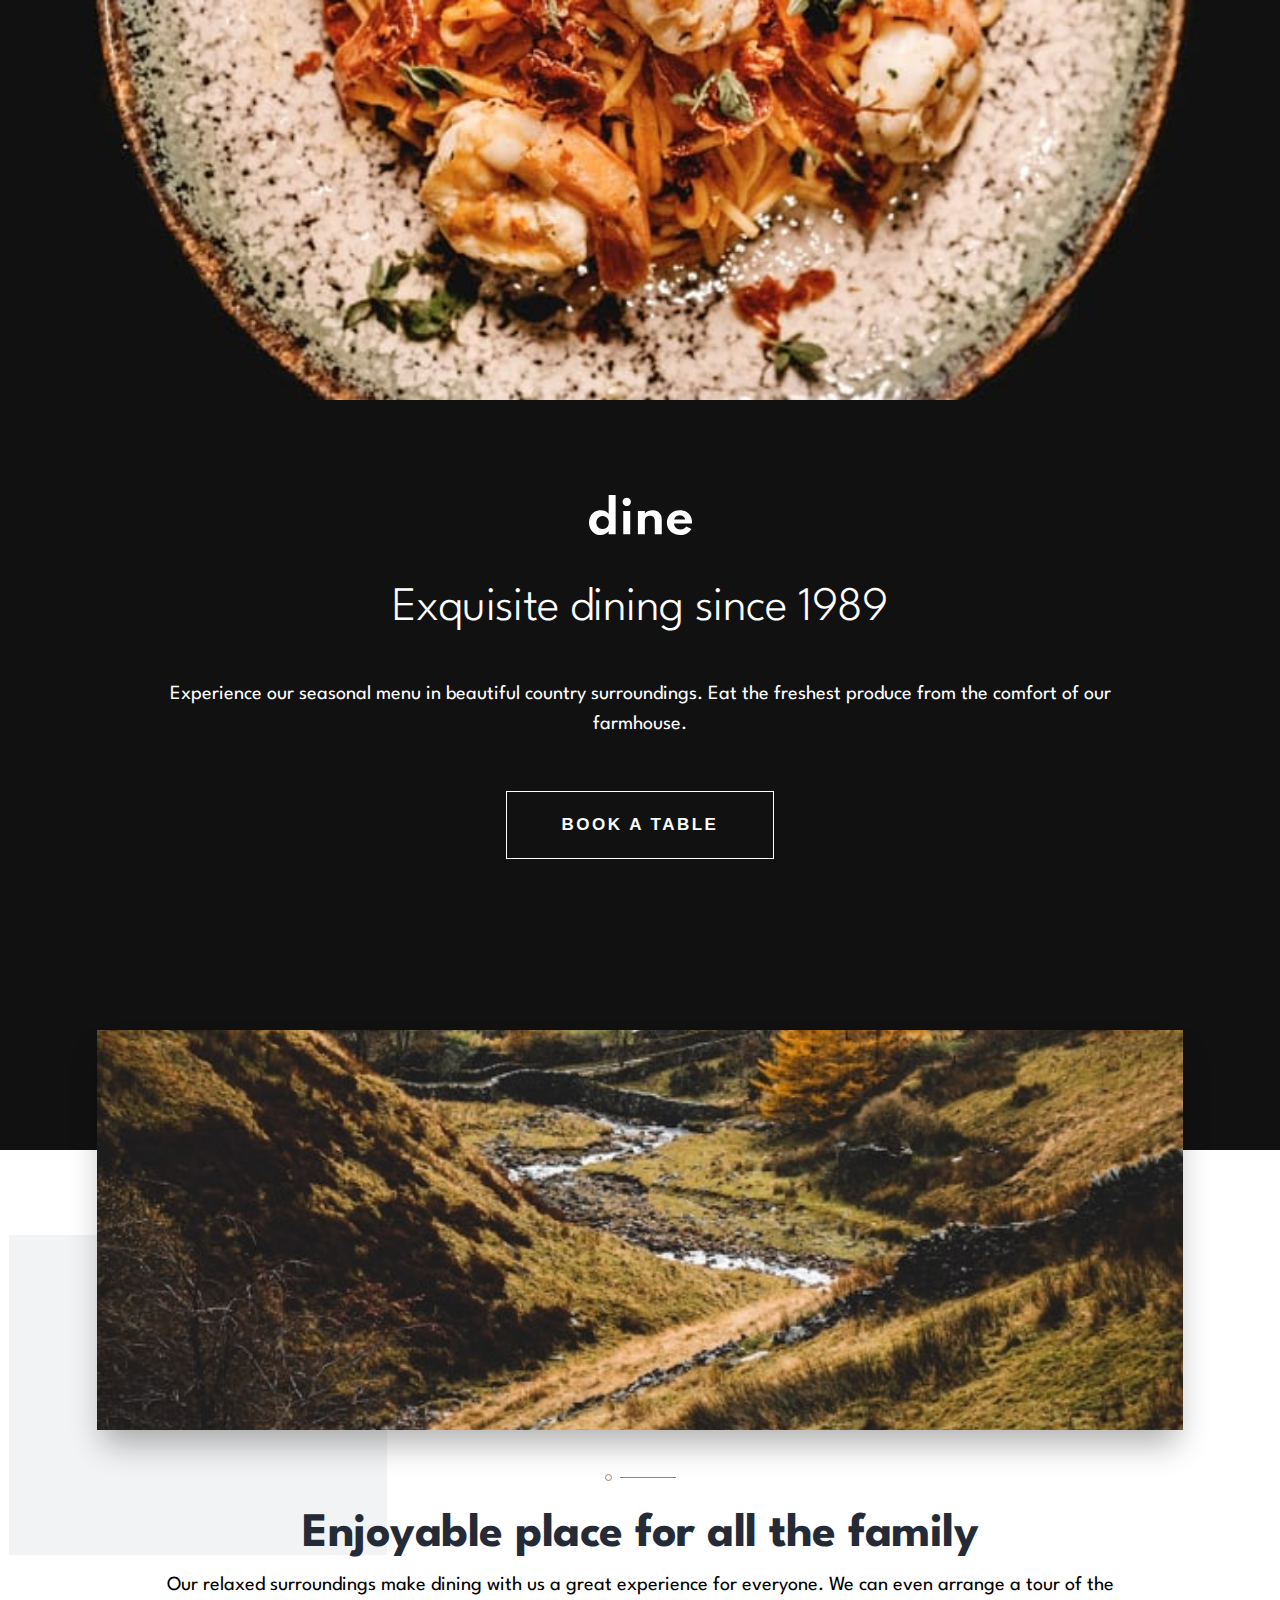
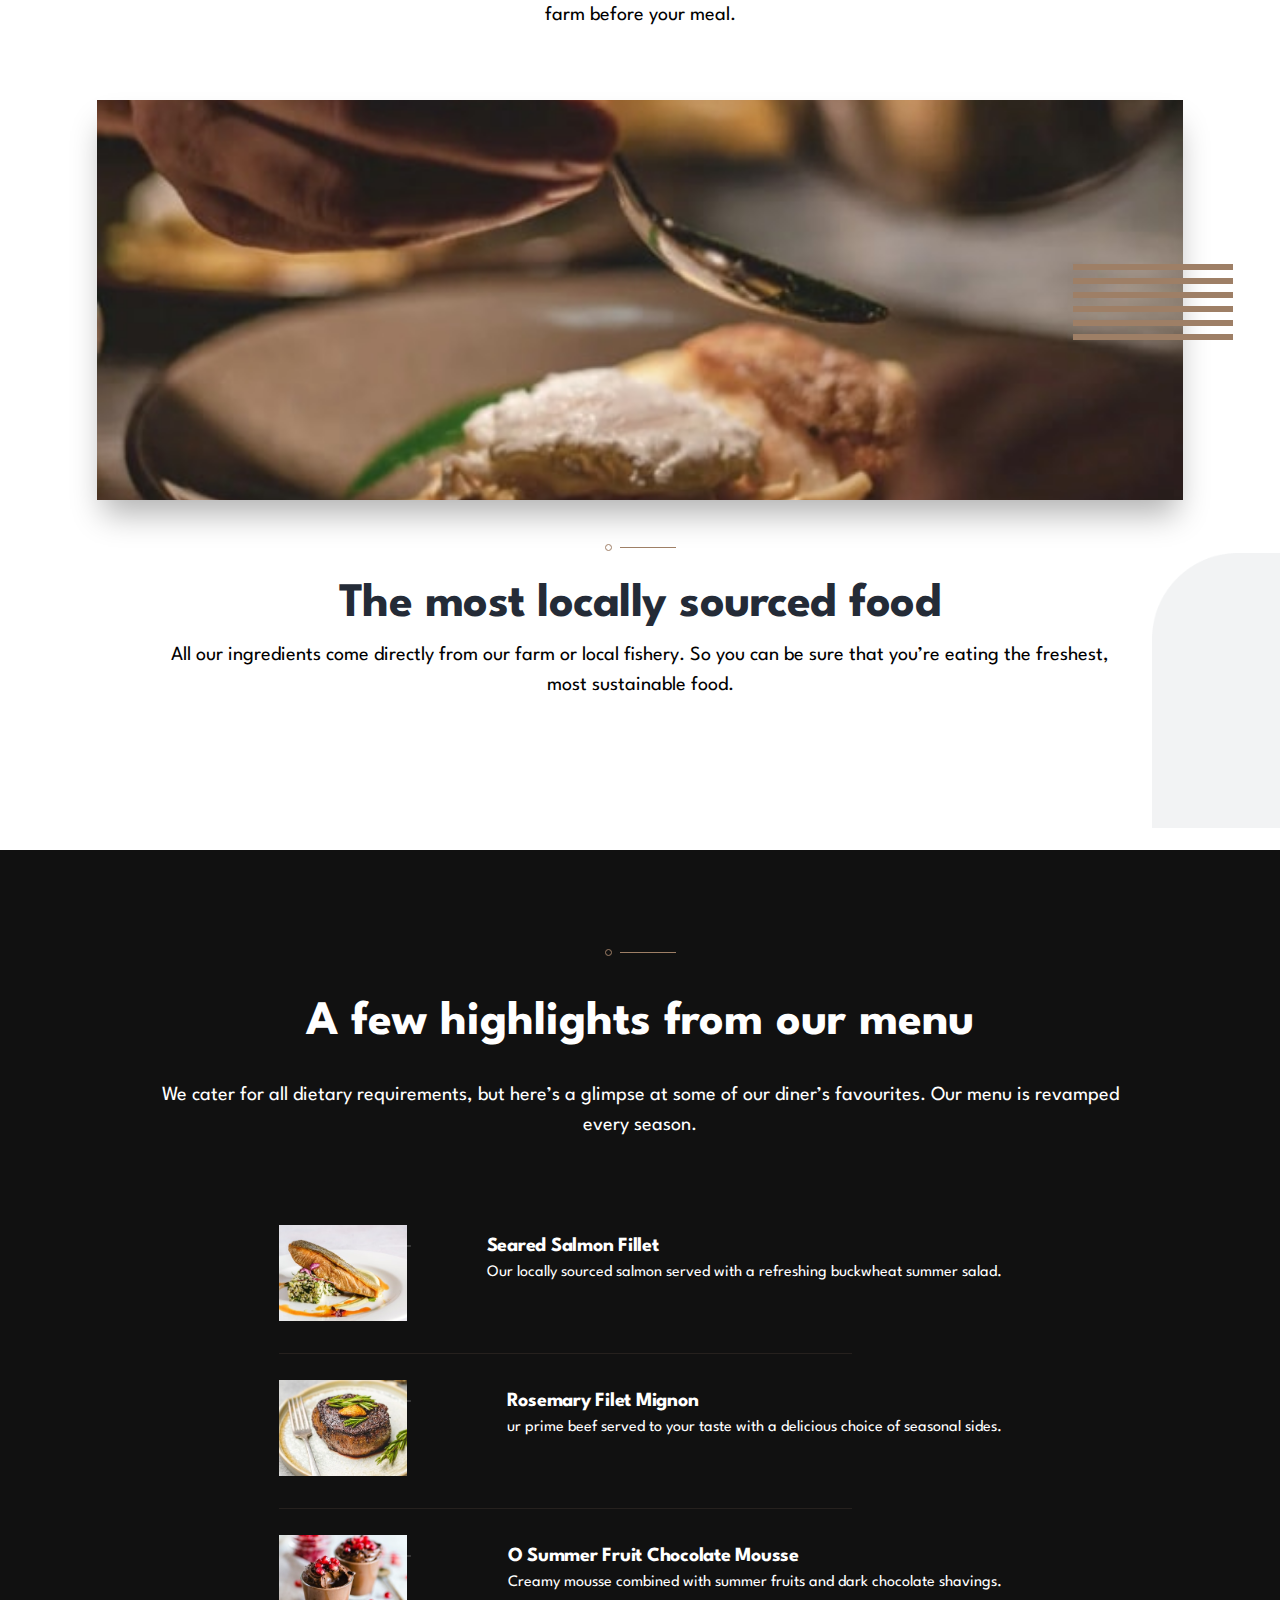
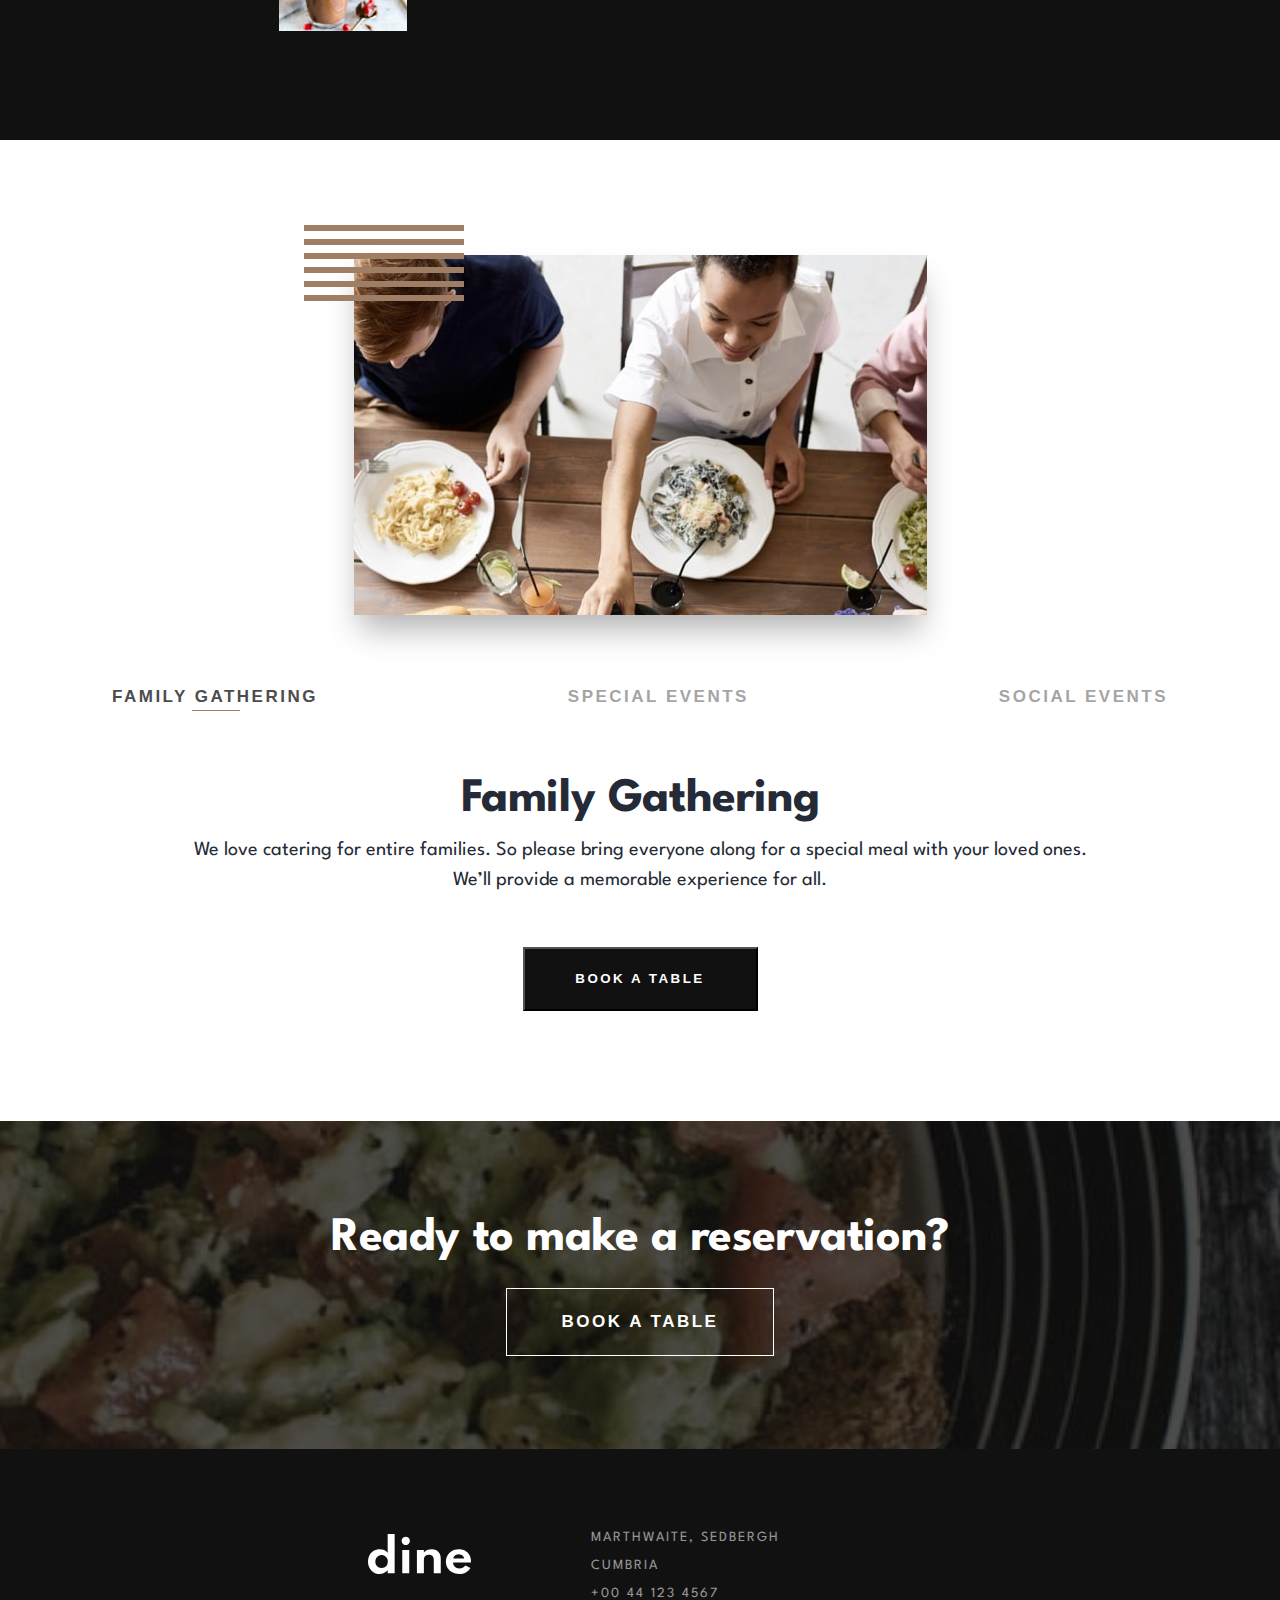
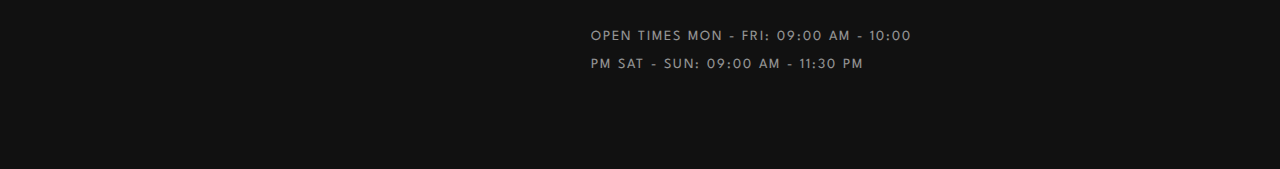
==== commit dde5f235: "small changes" ====
--- a/index.html
+++ b/index.html
@@ -30,8 +30,9 @@
 						our farmhouse.
 					</p>
 				</div>
-
+				<a href="booking.html" target="_blank">
 				<button class="header__button">Book a table</button>
+				</a>
 			</div>
 		</header>
 
@@ -69,9 +70,10 @@
 					</div>
 				</div>
 				
+				
+			</div>
+			<div class="dark-container padding">
 				<div class="bottom-rectangle"></div>
-			</div>
-			<div class="dark-container padding">
 				<div class="wrapper">
 					<div class="cards">
 						<div class="cards__element "><img src="/src/icons/Group 7.svg" alt="" /></div>
@@ -130,9 +132,9 @@
 							
 							<div class="card__right-container">
 								<div class="card__options">
-									<button class="card__option card__option--first id="tab1" onClick="JavaScript:selectTab(1);"">Family Gathering</button>
-									<button class="card__option card__option--second id="tab2" onClick="JavaScript:selectTab(2);">Special Events</button>
-									<button class="card__option card__option--third id="tab3" onClick="JavaScript:selectTab(3);">Social Events</button>
+									<button class="card__option card__option--first" >Family Gathering</button>
+									<button class="card__option card__option--second ">Special Events</button>
+									<button class="card__option card__option--third ">Social Events</button>
 								</div>
 			
 								<div class="card__options-container">
@@ -141,7 +143,8 @@
 										We love catering for entire families. So please bring everyone along for a special meal with your
 										loved ones. We’ll provide a memorable experience for all.
 									</p>
-									<button class="card__button">Book a table</button>
+									<a href="booking.html" target="_blank">
+									<button class="card__button">Book a table</button></a>
 								</div>
 							</div>
 						</div>
@@ -204,7 +207,9 @@
 
 			<div class="book padding">
 				<h3 class="book__title">Ready to make a reservation?</h3>
-				<button class="book__button">Book a table</button>
+				<a href="booking.html" target="_blank">
+					<button class="book__button">Book a table</button>
+				</a>
 			</div>
 		</main>
 
--- a/css/style.css
+++ b/css/style.css
@@ -100,8 +100,9 @@
 }
 
 .light-container {
+  position: relative;
   top: -10.5rem;
-  margin-bottom: -12rem;
+  margin-bottom: -16rem;
 }
 .light-container .card {
   display: flex;
@@ -206,6 +207,12 @@
 }
 
 .options-container .card {
+  display: flex;
+  flex-direction: column;
+  justify-content: center;
+  align-items: center;
+}
+.options-container .card__options {
   display: flex;
   flex-direction: column;
   justify-content: center;
@@ -363,7 +370,7 @@
     padding-left: 9.7rem;
   }
   .header {
-    height: 104rem;
+    height: 115rem;
   }
   .header__logo {
     width: 10.3rem;
@@ -388,9 +395,10 @@
     background-repeat: no-repeat;
     background-size: cover;
     width: 100%;
-    height: 45rem;
-    position: absolute;
-    top: 0rem;
+    height: auto;
+    min-height: 40rem;
+    position: absolute;
+    top: 0;
     left: 0;
   }
   .header__image img {
@@ -409,6 +417,7 @@
   .light-container {
     position: relative;
     overflow: hidden;
+    top: -14.5rem;
   }
   .light-container .card {
     position: relative;
@@ -457,20 +466,21 @@
     height: 32rem;
     width: 89.5rem;
   }
-  .light-container .bottom-rectangle {
-    position: absolute;
-    background: url("/src/icons/Rectangle (2).png");
+  .dark-container {
+    padding-bottom: 5rem;
+    position: relative;
+  }
+  .dark-container .bottom-rectangle {
+    position: absolute;
+    background: url("/src/homepage/Rectangle-long.png");
     background-position: center;
     background-repeat: no-repeat;
     background-size: contain;
     z-index: -1;
-    width: 89.5rem;
+    width: 76.8rem;
     height: 32rem;
-    right: -27rem;
-    bottom: -14rem;
-  }
-  .dark-container {
-    padding-bottom: 5rem;
+    right: -50%;
+    top: -32rem;
   }
   .dark-container .cards__title {
     font-size: 4.8rem;
@@ -649,7 +659,6 @@
   }
   .header__logo img {
     width: 100%;
-    height: 100%;
   }
   .header__title {
     font-size: 8rem;
